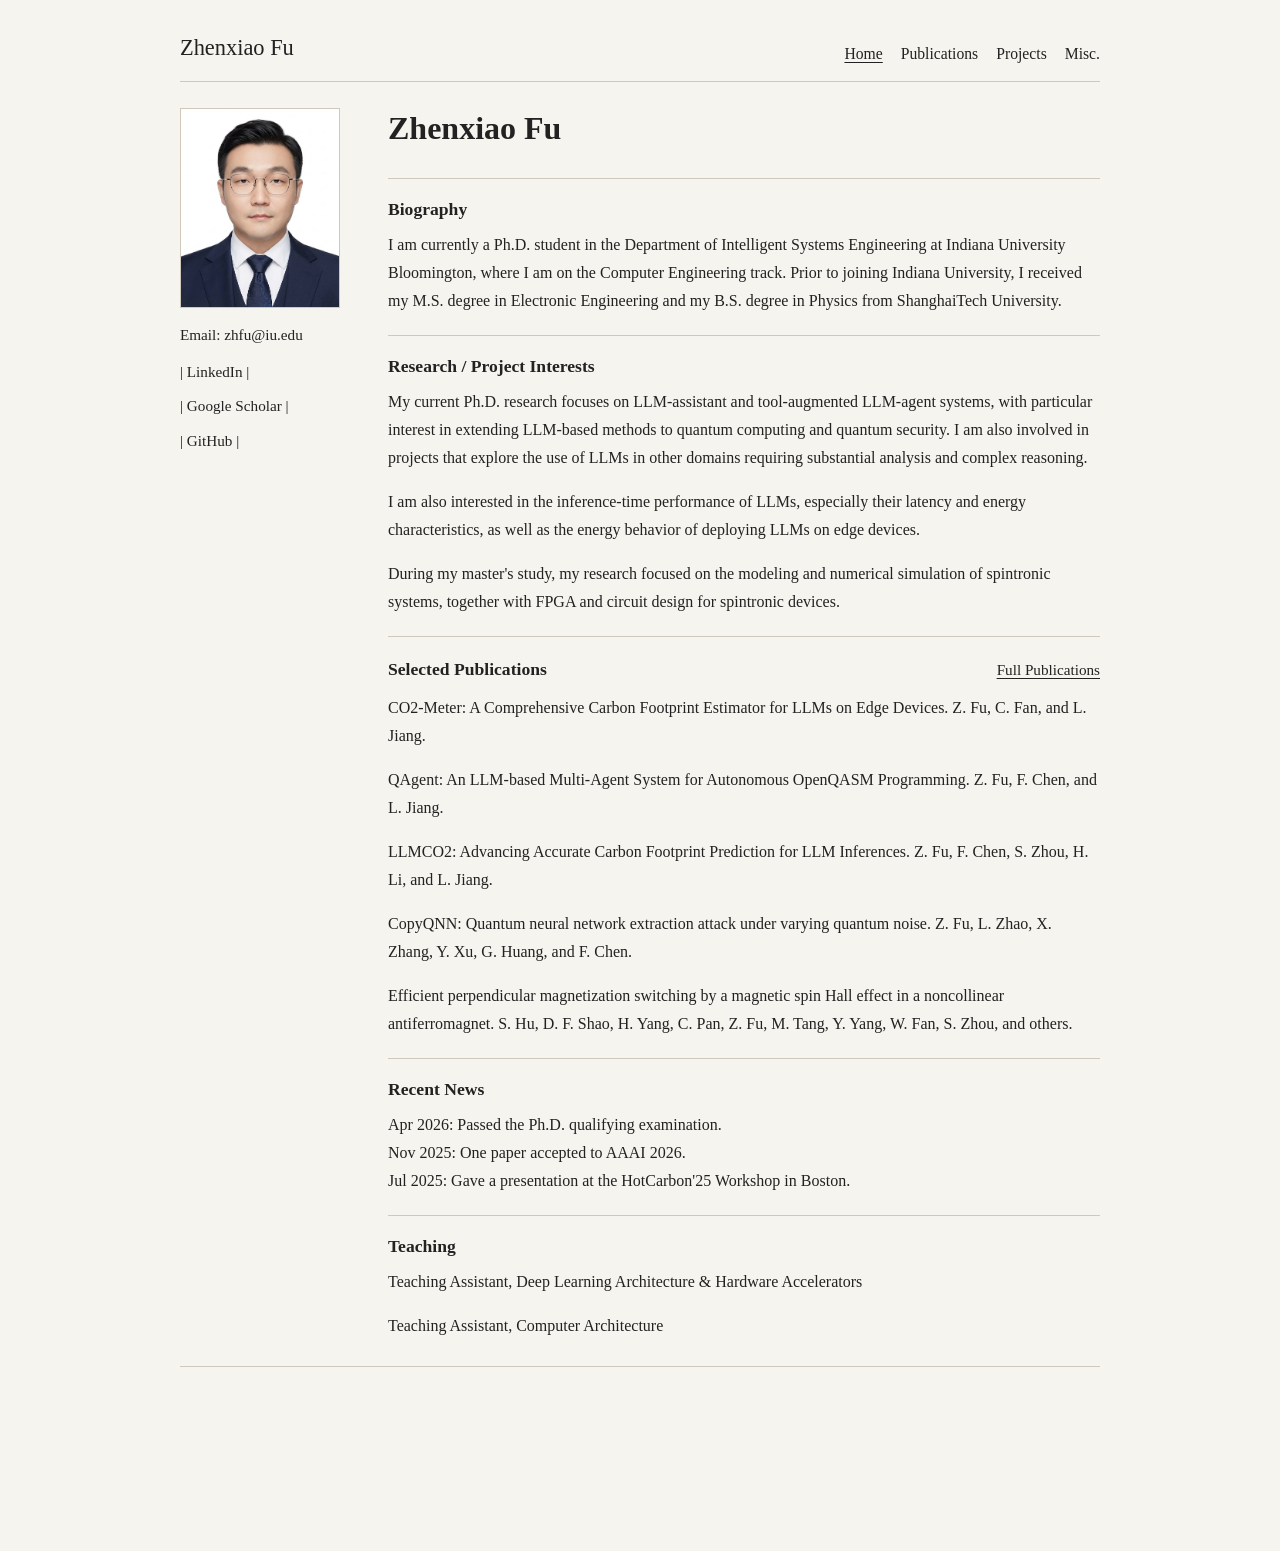
==== index.html @ 82257968 "update style" ====
<!DOCTYPE html>
<html lang="en">
  <head>
    <meta charset="UTF-8" />
    <meta name="viewport" content="width=device-width, initial-scale=1.0" />
    <title>Zhenxiao Fu</title>
    <meta
      name="description"
      content="Minimal academic personal homepage."
    />
    <link rel="stylesheet" href="styles.css" />
  </head>
  <body>
    <div class="site">
      <header class="site-header">
        <a class="site-title" href="index.html">Zhenxiao Fu</a>
        <nav class="site-nav" aria-label="Primary">
          <a href="index.html" aria-current="page">Home</a>
          <a href="publications.html">Publications</a>
          <a href="projects.html">Projects</a>
          <a href="misc.html">Misc.</a>
        </nav>
      </header>

      <main class="section">
        <div class="home-grid">
          <aside class="photo-column">
            <img
              class="profile-photo"
              src="figs/不神秘5.jpeg"
              alt="Portrait of Zhenxiao Fu"
            />
            <div class="profile-links">
              <p class="profile-email">Email: zhfu@iu.edu</p>
              <a
                href="https://www.linkedin.com/in/zhenxiao-fu-451113296/"
                class="profile-link-pill"
                target="_blank"
                rel="noopener noreferrer"
              >LinkedIn</a>
              <a
                href="https://scholar.google.com/citations?user=4xBmO2kAAAAJ&hl=en"
                class="profile-link-pill"
                target="_blank"
                rel="noopener noreferrer"
              >Google Scholar</a>
              <a
                href="https://github.com/fuzhenxiao/"
                class="profile-link-pill"
                target="_blank"
                rel="noopener noreferrer"
              >GitHub</a>
            </div>
          </aside>

          <div class="content-column">
            <section class="text-block">
              <h1>Zhenxiao Fu</h1>
            </section>

            <section class="text-block">
              <h2>Biography</h2>
              <p>
                I am currently a Ph.D. student in the Department of Intelligent
                Systems Engineering at Indiana University Bloomington, where I
                am on the Computer Engineering track. Prior to joining Indiana
                University, I received my M.S. degree in Electronic Engineering
                and my B.S. degree in Physics from ShanghaiTech University.
              </p>
            </section>

            <section class="text-block">
              <h2>Research / Project Interests</h2>
              <p>
                My current Ph.D. research focuses on LLM-assistant and
                tool-augmented LLM-agent systems, with particular interest in
                extending LLM-based methods to quantum computing and quantum
                security. I am also involved in projects that explore the use of
                LLMs in other domains requiring substantial analysis and complex
                reasoning.
              </p>
              <p class="spaced-paragraph">
                I am also interested in the inference-time performance of LLMs,
                especially their latency and energy characteristics, as well as
                the energy behavior of deploying LLMs on edge devices.
              </p>
              <p class="spaced-paragraph">
                During my master's study, my research focused on the modeling
                and numerical simulation of spintronic systems, together with
                FPGA and circuit design for spintronic devices.
              </p>
            </section>

            <section class="text-block">
              <div class="section-heading">
                <h2>Selected Publications</h2>
                <a href="publications.html">Full Publications</a>
              </div>
              <p>
                CO2-Meter: A Comprehensive Carbon Footprint Estimator for LLMs on Edge Devices.
                Z. Fu, C. Fan, and L. Jiang.
              </p>
              <p class="spaced-paragraph">
                QAgent: An LLM-based Multi-Agent System for Autonomous OpenQASM Programming.
                Z. Fu, F. Chen, and L. Jiang.
              </p>
              <p class="spaced-paragraph">
                LLMCO2: Advancing Accurate Carbon Footprint Prediction for LLM Inferences.
                Z. Fu, F. Chen, S. Zhou, H. Li, and L. Jiang.
              </p>
              <p class="spaced-paragraph">
                CopyQNN: Quantum neural network extraction attack under varying quantum noise.
                Z. Fu, L. Zhao, X. Zhang, Y. Xu, G. Huang, and F. Chen.
              </p>
              <p class="spaced-paragraph">
                Efficient perpendicular magnetization switching by a magnetic spin Hall effect in a noncollinear antiferromagnet.
                S. Hu, D. F. Shao, H. Yang, C. Pan, Z. Fu, M. Tang, Y. Yang, W. Fan, S. Zhou, and others.
              </p>
            </section>

            <section class="text-block">
              <h2>Recent News</h2>
              <p>
                Apr 2026: Passed the Ph.D. qualifying examination.<br />
                Nov 2025: One paper accepted to AAAI 2026.<br />
                Jul 2025: Gave a presentation at the HotCarbon'25 Workshop in Boston.
              </p>
            </section>

            <section class="text-block">
              <h2>Teaching</h2>
              <p>
                Teaching Assistant, Deep Learning Architecture &amp; Hardware Accelerators
              </p>
              <p class="spaced-paragraph">
                Teaching Assistant, Computer Architecture
              </p>
            </section>
          </div>
        </div>
      </main>

      <div class="visitor-map">
        <div class="visitor-map-scale">
          <script
            type="text/javascript"
            id="mapmyvisitors"
            src="//mapmyvisitors.com/map.js?d=ItuX2UWrCDch59rBP22GbxZXMTJtLNoC8rT4IF0FkDU&cl=ffffff&w=a"
          ></script>
        </div>
      </div>
    </div>
  </body>
</html>
---- styles.css ----
:root {
  --bg: #f6f4ef;
  --text: #222222;
  --muted: #666666;
  --line: #cfc8bb;
}

* {
  box-sizing: border-box;
}

html {
  scroll-behavior: smooth;
}

body {
  margin: 0;
  background: var(--bg);
  color: var(--text);
  font-family: Georgia, "Times New Roman", serif;
  line-height: 1.75;
}

a {
  color: inherit;
  text-decoration: none;
}

a:hover {
  text-decoration: underline;
}

.site {
  width: min(920px, calc(100% - 32px));
  margin: 0 auto;
  padding: 28px 0 56px;
}

.site-header {
  display: flex;
  justify-content: space-between;
  align-items: end;
  gap: 20px;
  padding-bottom: 14px;
  border-bottom: 1px solid var(--line);
}

.site-title {
  font-size: 1.4rem;
  color: inherit;
}

.site-nav {
  display: flex;
  gap: 18px;
  font-size: 0.98rem;
}

.site-nav a[aria-current="page"] {
  text-decoration: underline;
  text-underline-offset: 0.18em;
}

.section {
  padding: 26px 0;
  border-bottom: 1px solid var(--line);
}

.home-grid {
  display: grid;
  grid-template-columns: 180px 1fr;
  gap: 28px;
  align-items: start;
}

.photo-column {
  position: sticky;
  top: 24px;
}

.profile-photo {
  width: 160px;
  aspect-ratio: 4 / 5;
  border: 1px solid var(--line);
  display: block;
  object-fit: cover;
  background: #ebe6dc;
}

.profile-links {
  display: grid;
  gap: 8px;
  width: 160px;
  margin-top: 14px;
  font-size: 0.95rem;
}

.profile-email {
  margin: 0 0 2px;
}

.profile-links a {
  display: inline-block;
  width: fit-content;
}

.profile-link-pill::before {
  content: "| ";
}

.profile-link-pill::after {
  content: " |";
}

.title-link-pill::before {
  content: "| ";
}

.title-link-pill::after {
  content: " |";
}

.content-column,
.single-column {
  min-width: 0;
}

.text-block {
  padding-bottom: 20px;
  margin-bottom: 20px;
  border-bottom: 1px solid var(--line);
}

.text-block:last-child {
  padding-bottom: 0;
  margin-bottom: 0;
  border-bottom: 0;
}

.section-heading {
  display: flex;
  justify-content: space-between;
  align-items: baseline;
  gap: 16px;
  margin-bottom: 10px;
}

.section-heading h2 {
  margin-bottom: 0;
}

.section-heading a {
  font-size: 0.95rem;
  text-decoration: underline;
  text-underline-offset: 0.18em;
}

h1,
h2 {
  margin: 0 0 10px;
  font-weight: 600;
  line-height: 1.25;
}

h1 {
  font-size: 2rem;
}

h2 {
  font-size: 1.1rem;
}

p {
  margin: 0;
}

.lead {
  color: var(--muted);
  margin-bottom: 12px;
}

.single-column p + p {
  margin-top: 16px;
}

.spaced-paragraph {
  margin-top: 16px;
}

.publication-entry + .publication-entry {
  margin-top: 18px;
}

.misc-quote {
  margin-top: 28px;
  text-align: right;
  color: var(--muted);
  font-size: 0.78rem;
  opacity: 0.78;
}

.visitor-map {
  display: flex;
  justify-content: flex-end;
  margin-top: 18px;
}

.visitor-map-scale {
  width: 180px;
  height: 110px;
  overflow: hidden;
  transform: scale(0.34);
  transform-origin: top right;
}

@media (max-width: 700px) {
  .site-header,
  .home-grid {
    display: block;
  }

  .site-nav {
    margin-top: 10px;
    flex-wrap: wrap;
  }

  .photo-column {
    position: static;
    margin-bottom: 22px;
  }

  .profile-photo,
  .profile-links {
    width: 140px;
  }
}
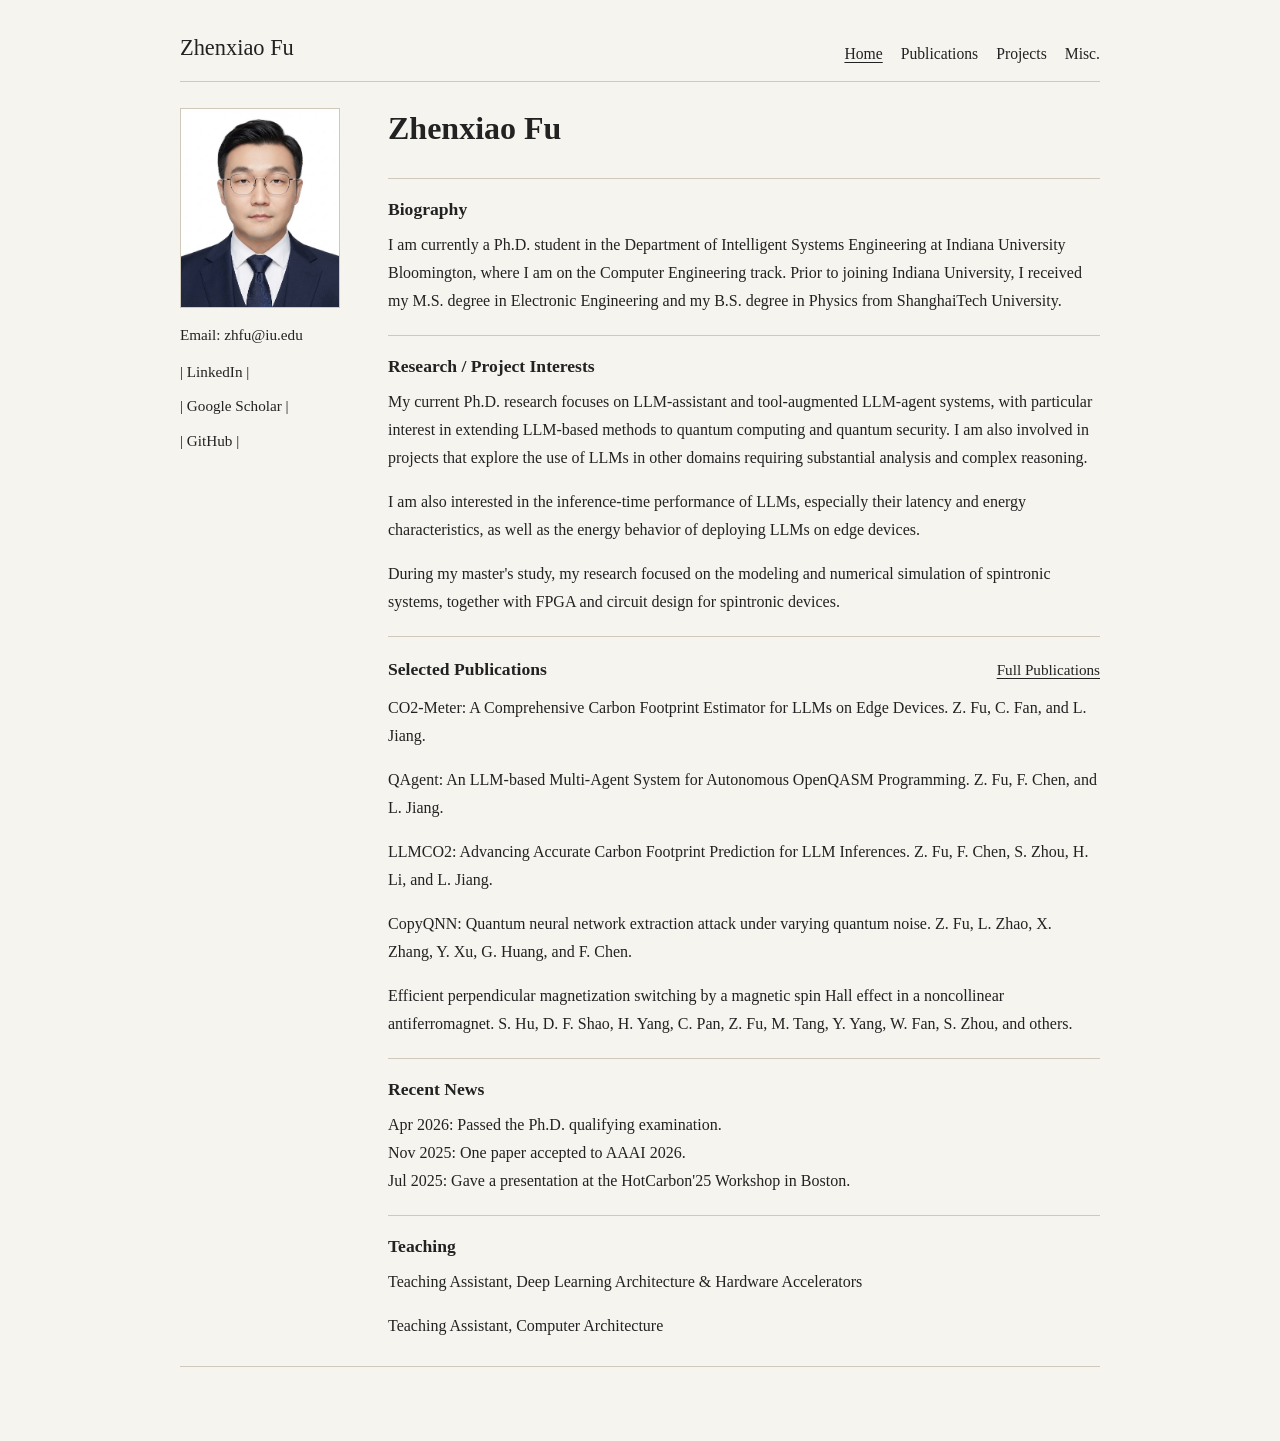
==== commit 29692c63: "Shrink visitor map widget on homepage" ====
--- a/index.html
+++ b/index.html
@@ -141,13 +141,11 @@
       </main>
 
       <div class="visitor-map">
-        <div class="visitor-map-scale">
-          <script
-            type="text/javascript"
-            id="mapmyvisitors"
-            src="//mapmyvisitors.com/map.js?d=ItuX2UWrCDch59rBP22GbxZXMTJtLNoC8rT4IF0FkDU&cl=ffffff&w=a"
-          ></script>
-        </div>
+        <script
+          type="text/javascript"
+          id="mapmyvisitors"
+          src="//mapmyvisitors.com/map.js?d=ItuX2UWrCDch59rBP22GbxZXMTJtLNoC8rT4IF0FkDU&cl=ffffff&w=150"
+        ></script>
       </div>
     </div>
   </body>
--- a/styles.css
+++ b/styles.css
@@ -203,14 +203,7 @@
   display: flex;
   justify-content: flex-end;
   margin-top: 18px;
-}
-
-.visitor-map-scale {
-  width: 180px;
-  height: 110px;
   overflow: hidden;
-  transform: scale(0.34);
-  transform-origin: top right;
 }
 
 @media (max-width: 700px) {
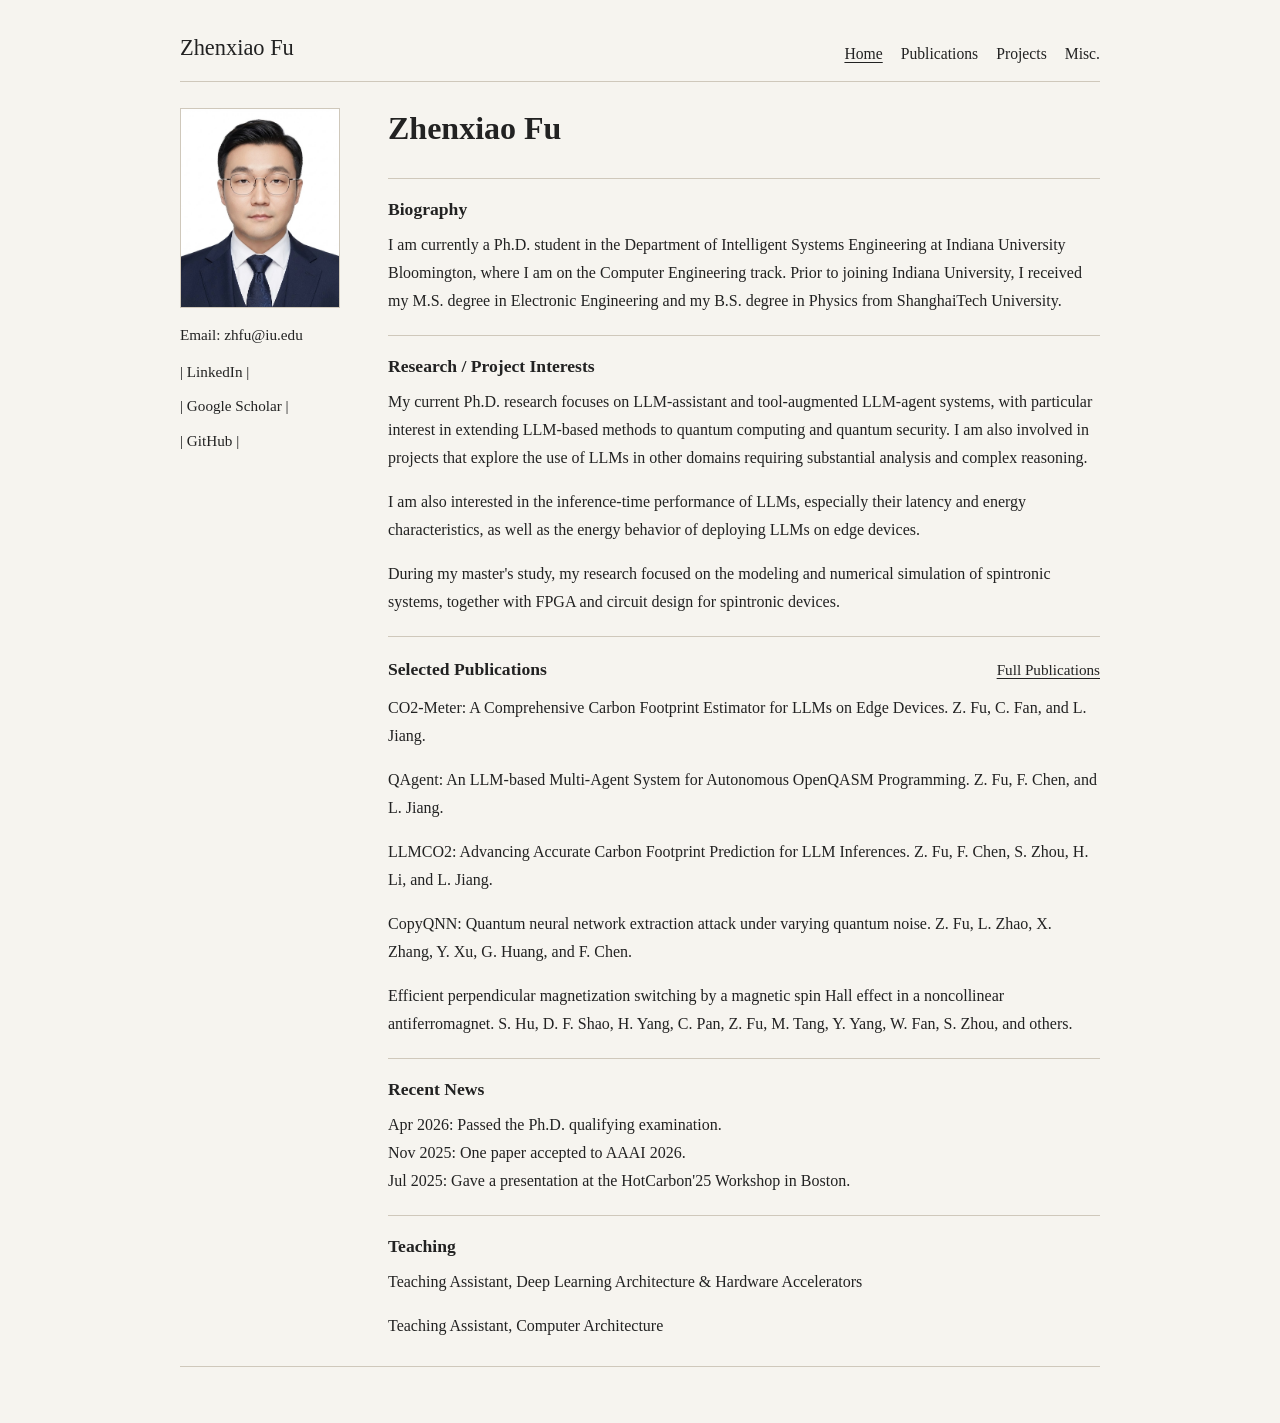
==== commit 91ffe8da: "Update index.html" ====
--- a/index.html
+++ b/index.html
@@ -140,6 +140,7 @@
         </div>
       </main>
 
+      <!--
       <div class="visitor-map">
         <script
           type="text/javascript"
@@ -147,6 +148,7 @@
           src="//mapmyvisitors.com/map.js?d=ItuX2UWrCDch59rBP22GbxZXMTJtLNoC8rT4IF0FkDU&cl=ffffff&w=150"
         ></script>
       </div>
+      -->
     </div>
   </body>
 </html>
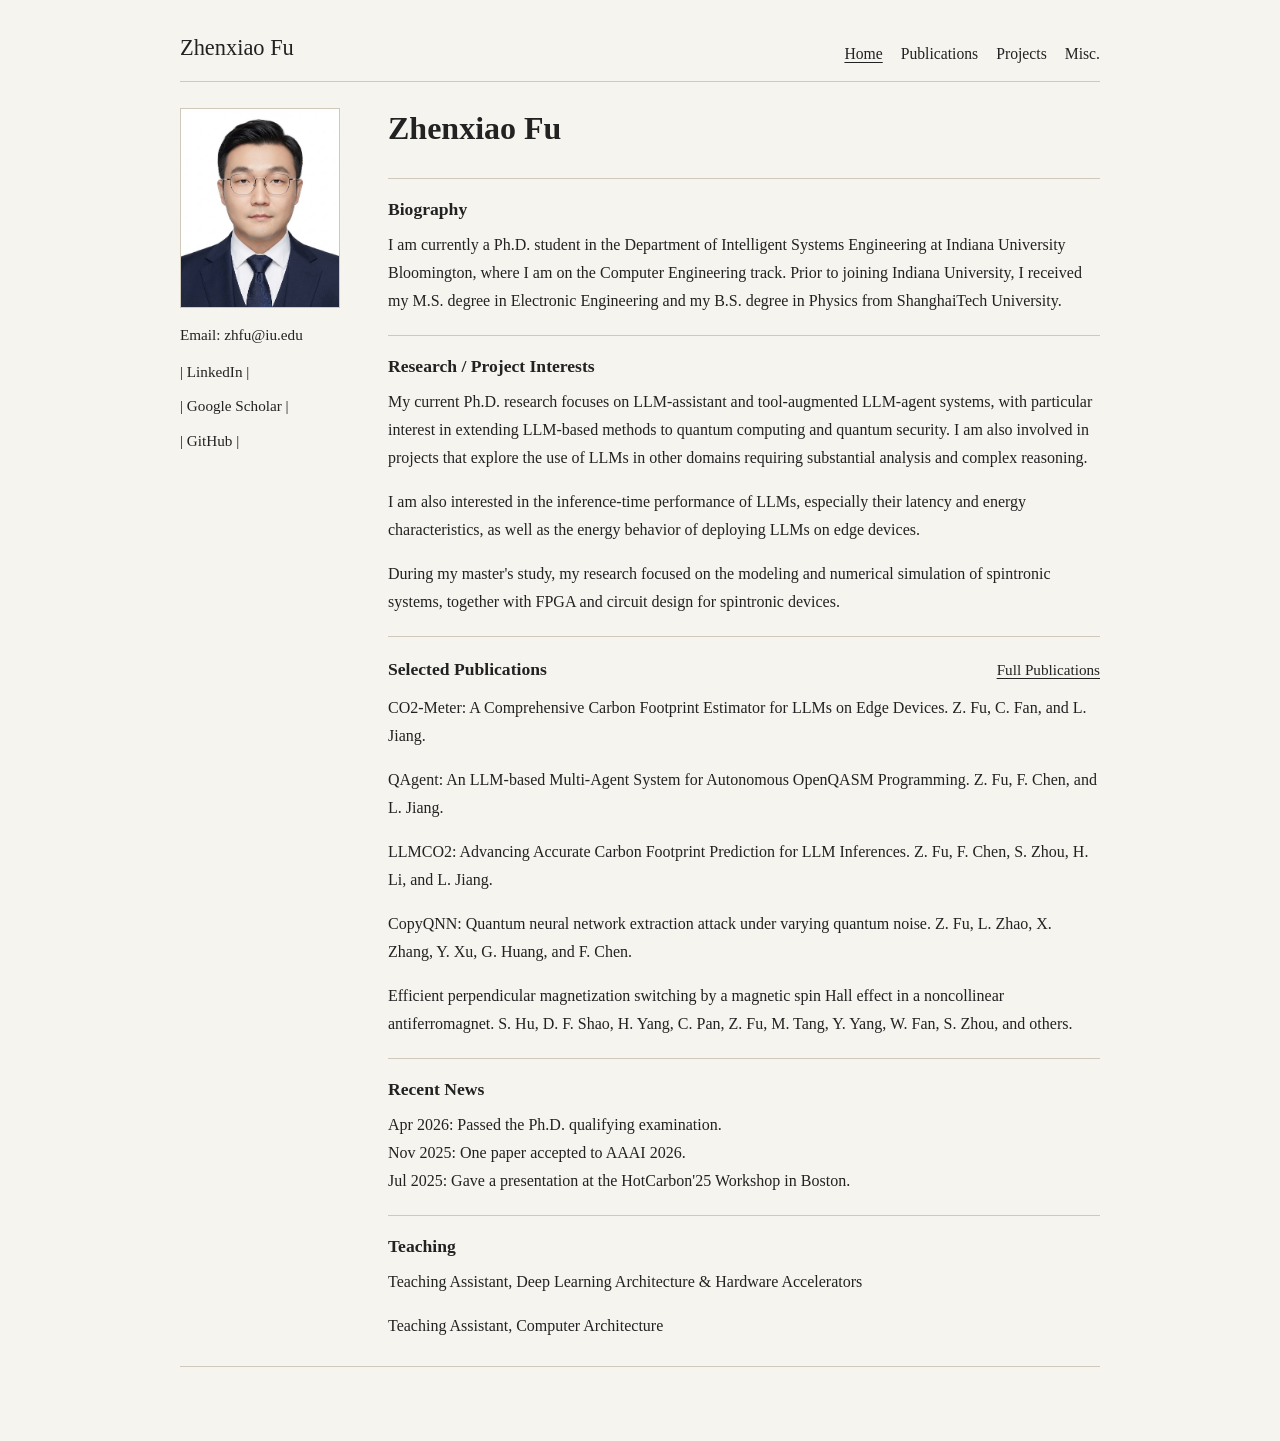
==== commit d012bca6: "visitor-map update" ====
--- a/index.html
+++ b/index.html
@@ -140,15 +140,15 @@
         </div>
       </main>
 
-      <!--
+
       <div class="visitor-map">
         <script
           type="text/javascript"
           id="mapmyvisitors"
-          src="//mapmyvisitors.com/map.js?d=ItuX2UWrCDch59rBP22GbxZXMTJtLNoC8rT4IF0FkDU&cl=ffffff&w=150"
+          src="//mapmyvisitors.com/map.js?d=ItuX2UWrCDch59rBP22GbxZXMTJtLNoC8rT4IF0FkDU&cl=ffffff&w=160"
         ></script>
       </div>
-      -->
+
     </div>
   </body>
 </html>
--- a/styles.css
+++ b/styles.css
@@ -201,9 +201,17 @@
 
 .visitor-map {
   display: flex;
-  justify-content: flex-end;
-  margin-top: 18px;
+  justify-content: center;
+  width: 160px;
+  max-width: 100%;
+  margin: 18px auto 0;
   overflow: hidden;
+}
+
+.visitor-map img,
+.visitor-map iframe {
+  display: block;
+  max-width: 100%;
 }
 
 @media (max-width: 700px) {
@@ -223,7 +231,8 @@
   }
 
   .profile-photo,
-  .profile-links {
+  .profile-links,
+  .visitor-map {
     width: 140px;
   }
 }
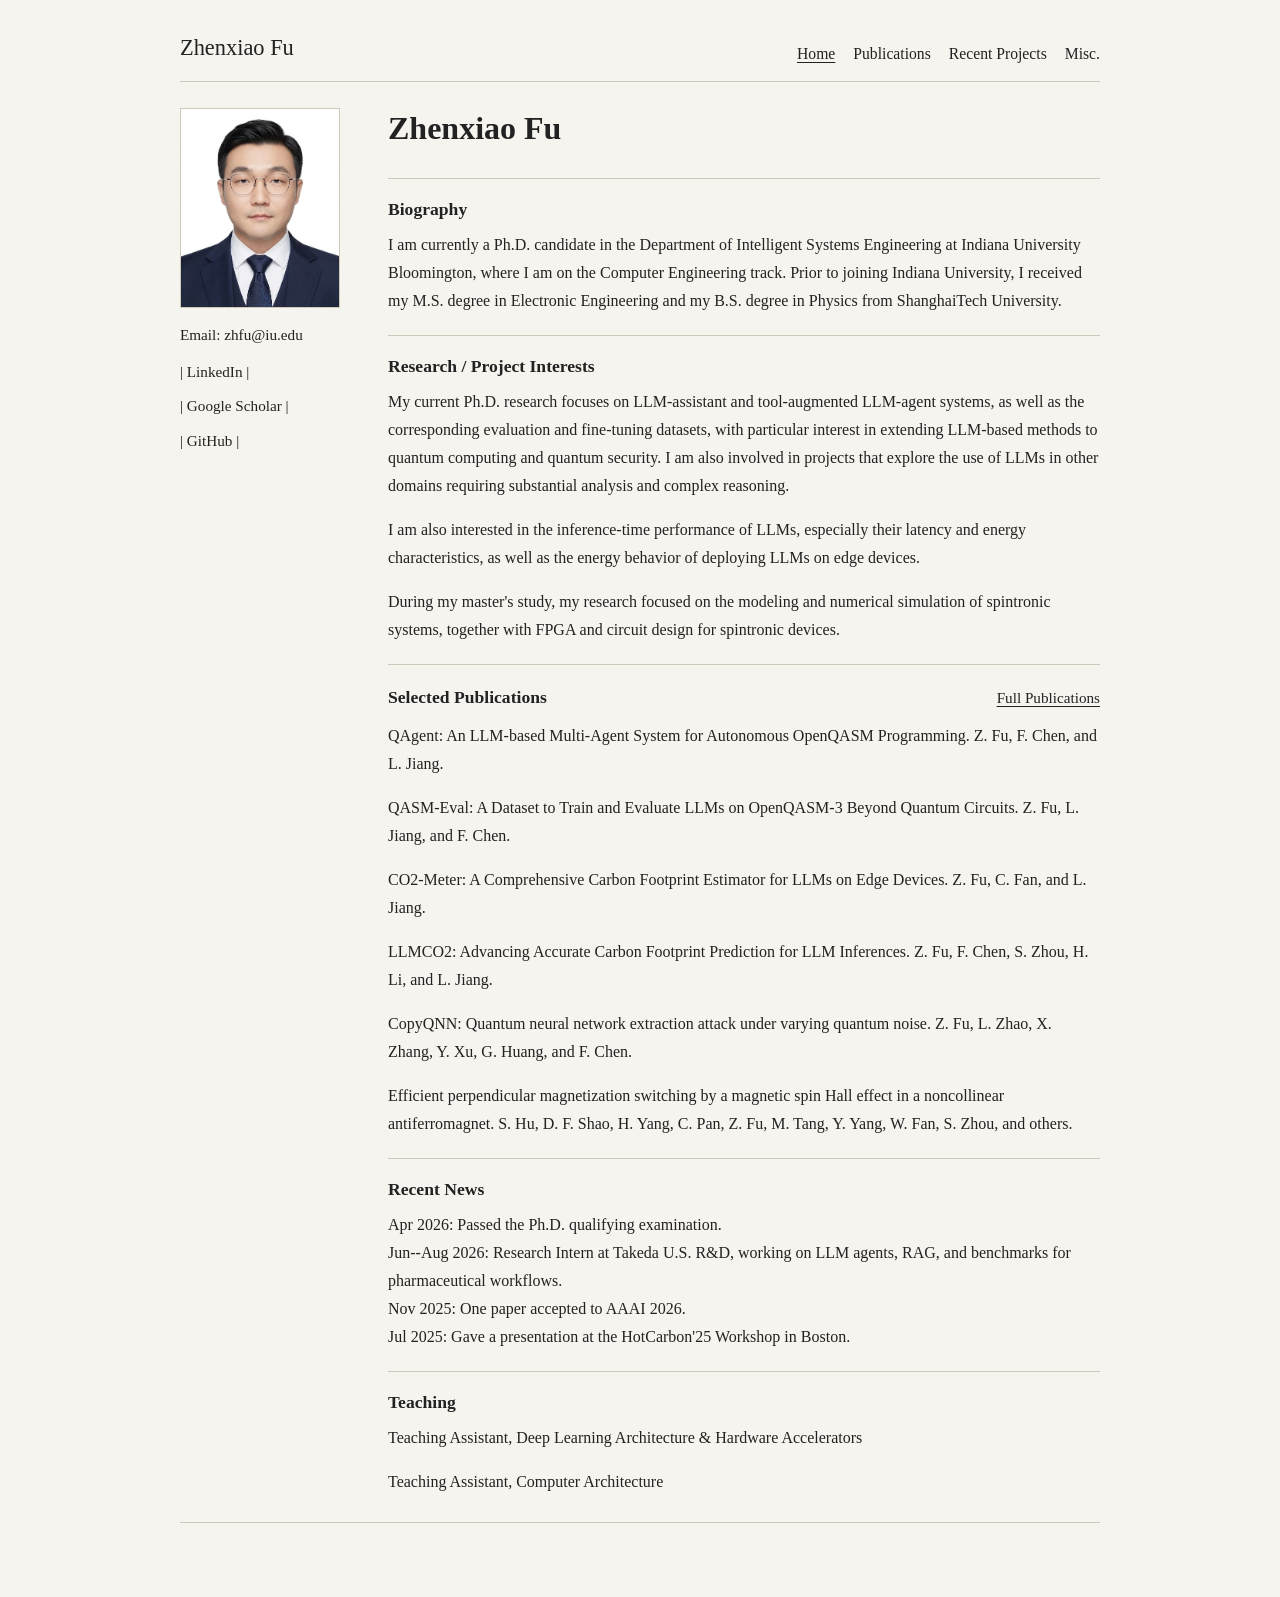
==== commit ddc9780c: "update" ====
--- a/index.html
+++ b/index.html
@@ -17,7 +17,7 @@
         <nav class="site-nav" aria-label="Primary">
           <a href="index.html" aria-current="page">Home</a>
           <a href="publications.html">Publications</a>
-          <a href="projects.html">Projects</a>
+          <a href="projects.html">Recent Projects</a>
           <a href="misc.html">Misc.</a>
         </nav>
       </header>
@@ -61,7 +61,7 @@
             <section class="text-block">
               <h2>Biography</h2>
               <p>
-                I am currently a Ph.D. student in the Department of Intelligent
+                I am currently a Ph.D. candidate in the Department of Intelligent
                 Systems Engineering at Indiana University Bloomington, where I
                 am on the Computer Engineering track. Prior to joining Indiana
                 University, I received my M.S. degree in Electronic Engineering
@@ -73,7 +73,8 @@
               <h2>Research / Project Interests</h2>
               <p>
                 My current Ph.D. research focuses on LLM-assistant and
-                tool-augmented LLM-agent systems, with particular interest in
+                tool-augmented LLM-agent systems, as well as the corresponding
+                evaluation and fine-tuning datasets, with particular interest in
                 extending LLM-based methods to quantum computing and quantum
                 security. I am also involved in projects that explore the use of
                 LLMs in other domains requiring substantial analysis and complex
@@ -97,12 +98,16 @@
                 <a href="publications.html">Full Publications</a>
               </div>
               <p>
+                QAgent: An LLM-based Multi-Agent System for Autonomous OpenQASM Programming.
+                Z. Fu, F. Chen, and L. Jiang.
+              </p>
+              <p class="spaced-paragraph">
+                QASM-Eval: A Dataset to Train and Evaluate LLMs on OpenQASM-3 Beyond Quantum Circuits.
+                Z. Fu, L. Jiang, and F. Chen.
+              </p>
+              <p class="spaced-paragraph">
                 CO2-Meter: A Comprehensive Carbon Footprint Estimator for LLMs on Edge Devices.
                 Z. Fu, C. Fan, and L. Jiang.
-              </p>
-              <p class="spaced-paragraph">
-                QAgent: An LLM-based Multi-Agent System for Autonomous OpenQASM Programming.
-                Z. Fu, F. Chen, and L. Jiang.
               </p>
               <p class="spaced-paragraph">
                 LLMCO2: Advancing Accurate Carbon Footprint Prediction for LLM Inferences.
@@ -122,6 +127,7 @@
               <h2>Recent News</h2>
               <p>
                 Apr 2026: Passed the Ph.D. qualifying examination.<br />
+                Jun--Aug 2026: Research Intern at Takeda U.S. R&amp;D, working on LLM agents, RAG, and benchmarks for pharmaceutical workflows.<br />
                 Nov 2025: One paper accepted to AAAI 2026.<br />
                 Jul 2025: Gave a presentation at the HotCarbon'25 Workshop in Boston.
               </p>
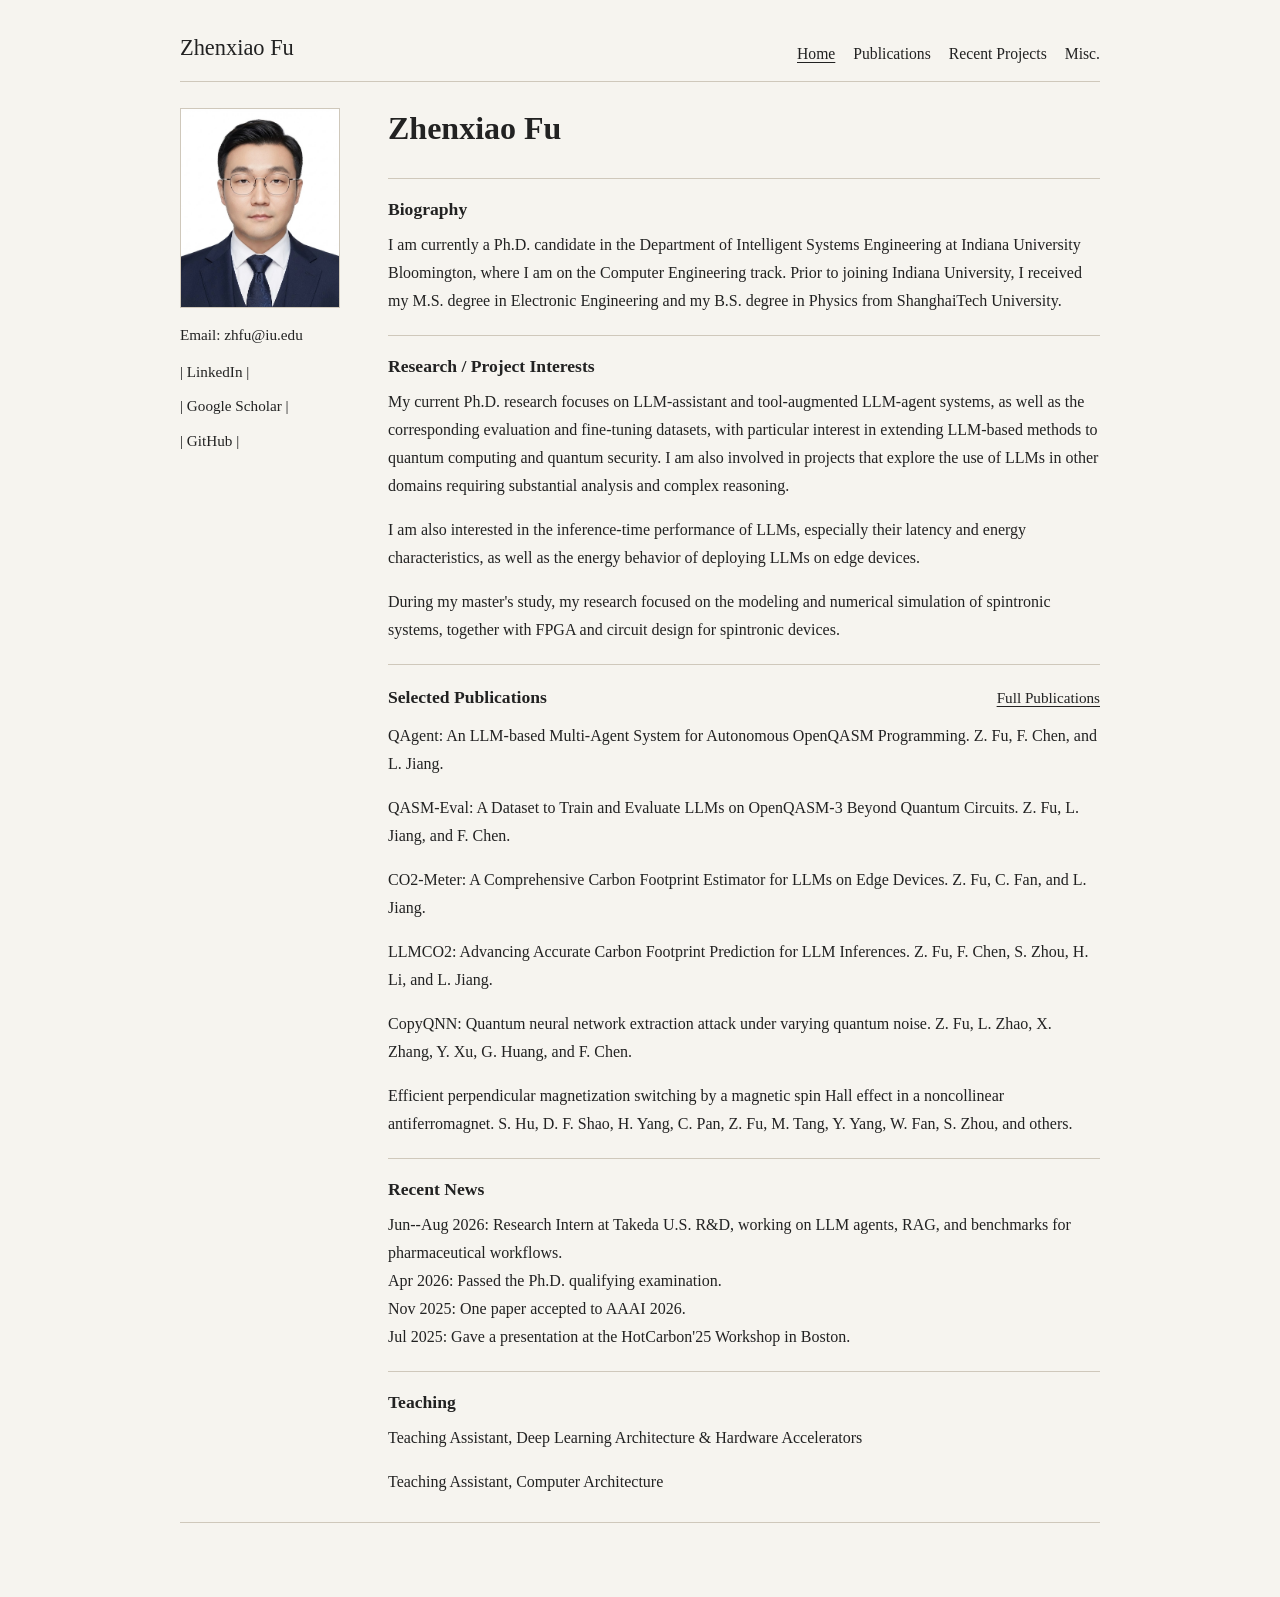
==== commit f3e2cef9: "update details" ====
--- a/index.html
+++ b/index.html
@@ -126,8 +126,8 @@
             <section class="text-block">
               <h2>Recent News</h2>
               <p>
+                Jun--Aug 2026: Research Intern at Takeda U.S. R&amp;D, working on LLM agents, RAG, and benchmarks for pharmaceutical workflows.<br />
                 Apr 2026: Passed the Ph.D. qualifying examination.<br />
-                Jun--Aug 2026: Research Intern at Takeda U.S. R&amp;D, working on LLM agents, RAG, and benchmarks for pharmaceutical workflows.<br />
                 Nov 2025: One paper accepted to AAAI 2026.<br />
                 Jul 2025: Gave a presentation at the HotCarbon'25 Workshop in Boston.
               </p>
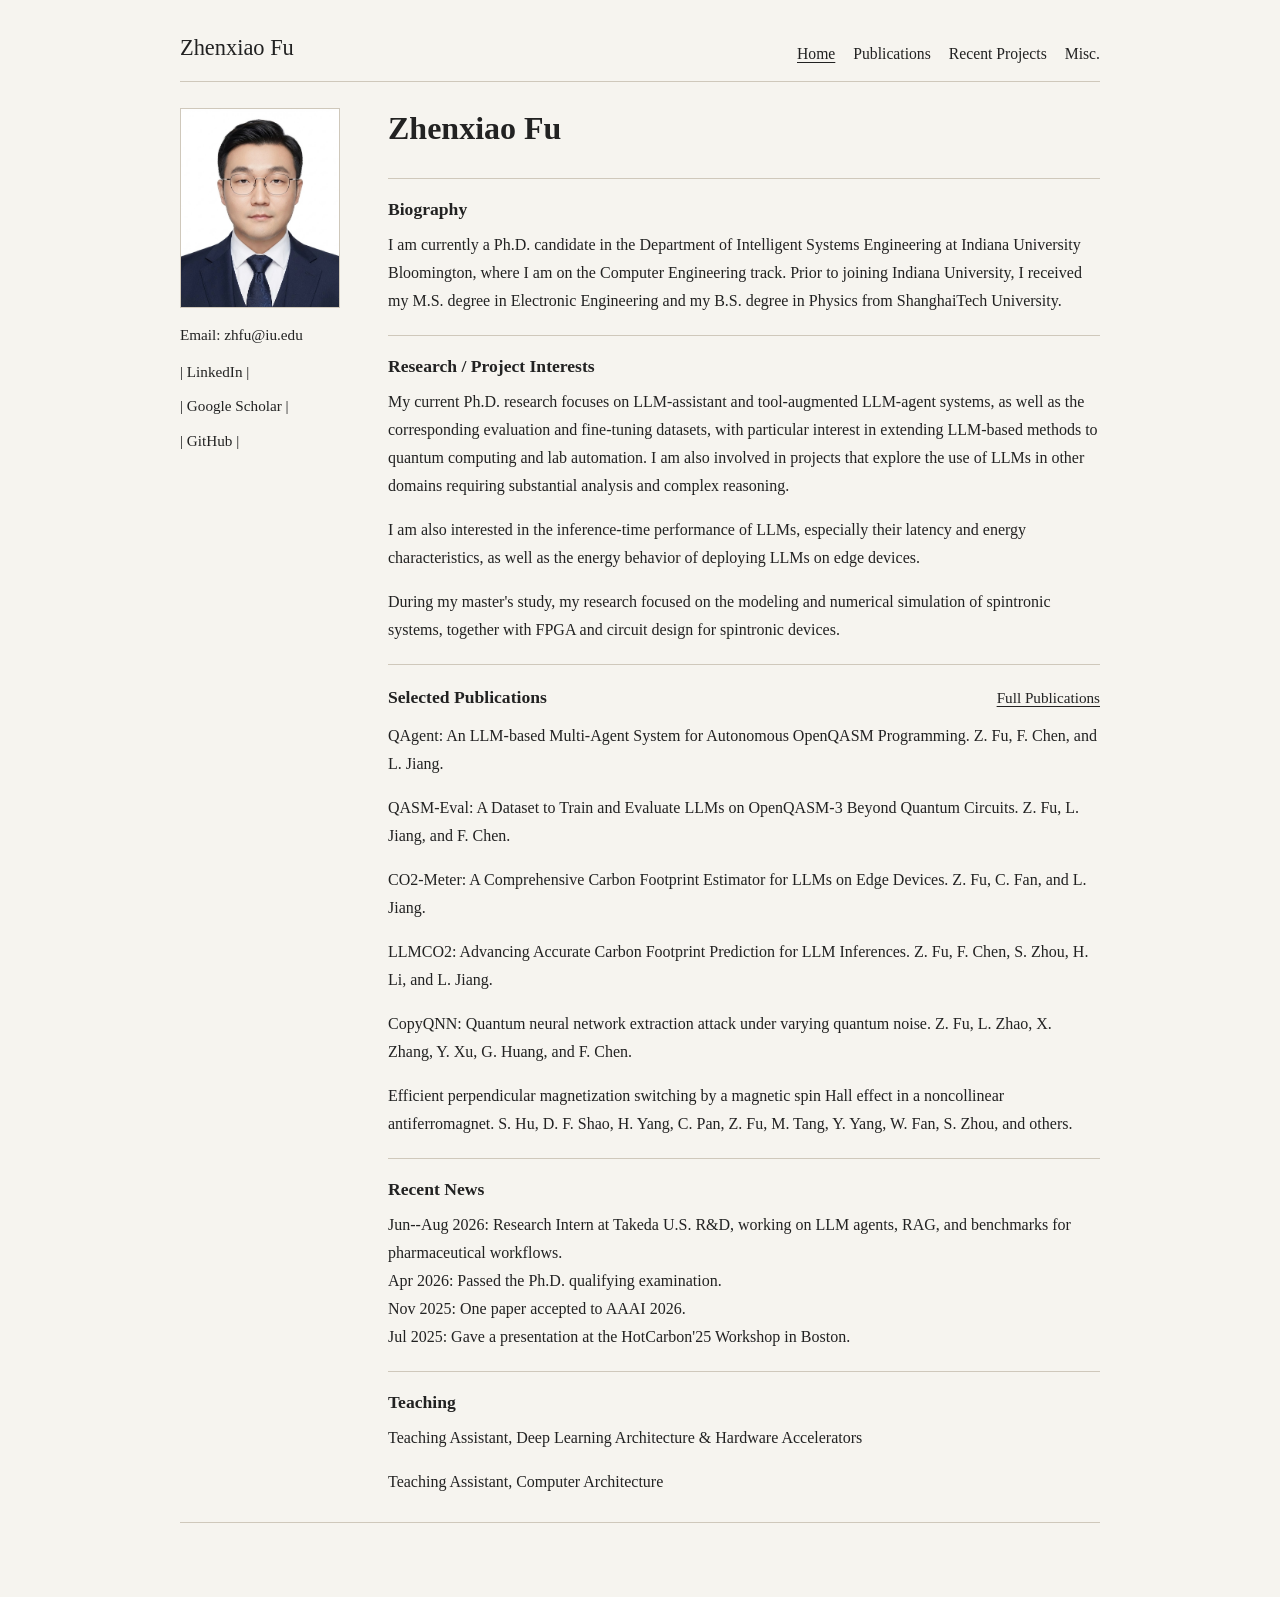
==== commit 6068aff1: "Update index.html" ====
--- a/index.html
+++ b/index.html
@@ -75,8 +75,8 @@
                 My current Ph.D. research focuses on LLM-assistant and
                 tool-augmented LLM-agent systems, as well as the corresponding
                 evaluation and fine-tuning datasets, with particular interest in
-                extending LLM-based methods to quantum computing and quantum
-                security. I am also involved in projects that explore the use of
+                extending LLM-based methods to quantum computing and lab
+                automation. I am also involved in projects that explore the use of
                 LLMs in other domains requiring substantial analysis and complex
                 reasoning.
               </p>
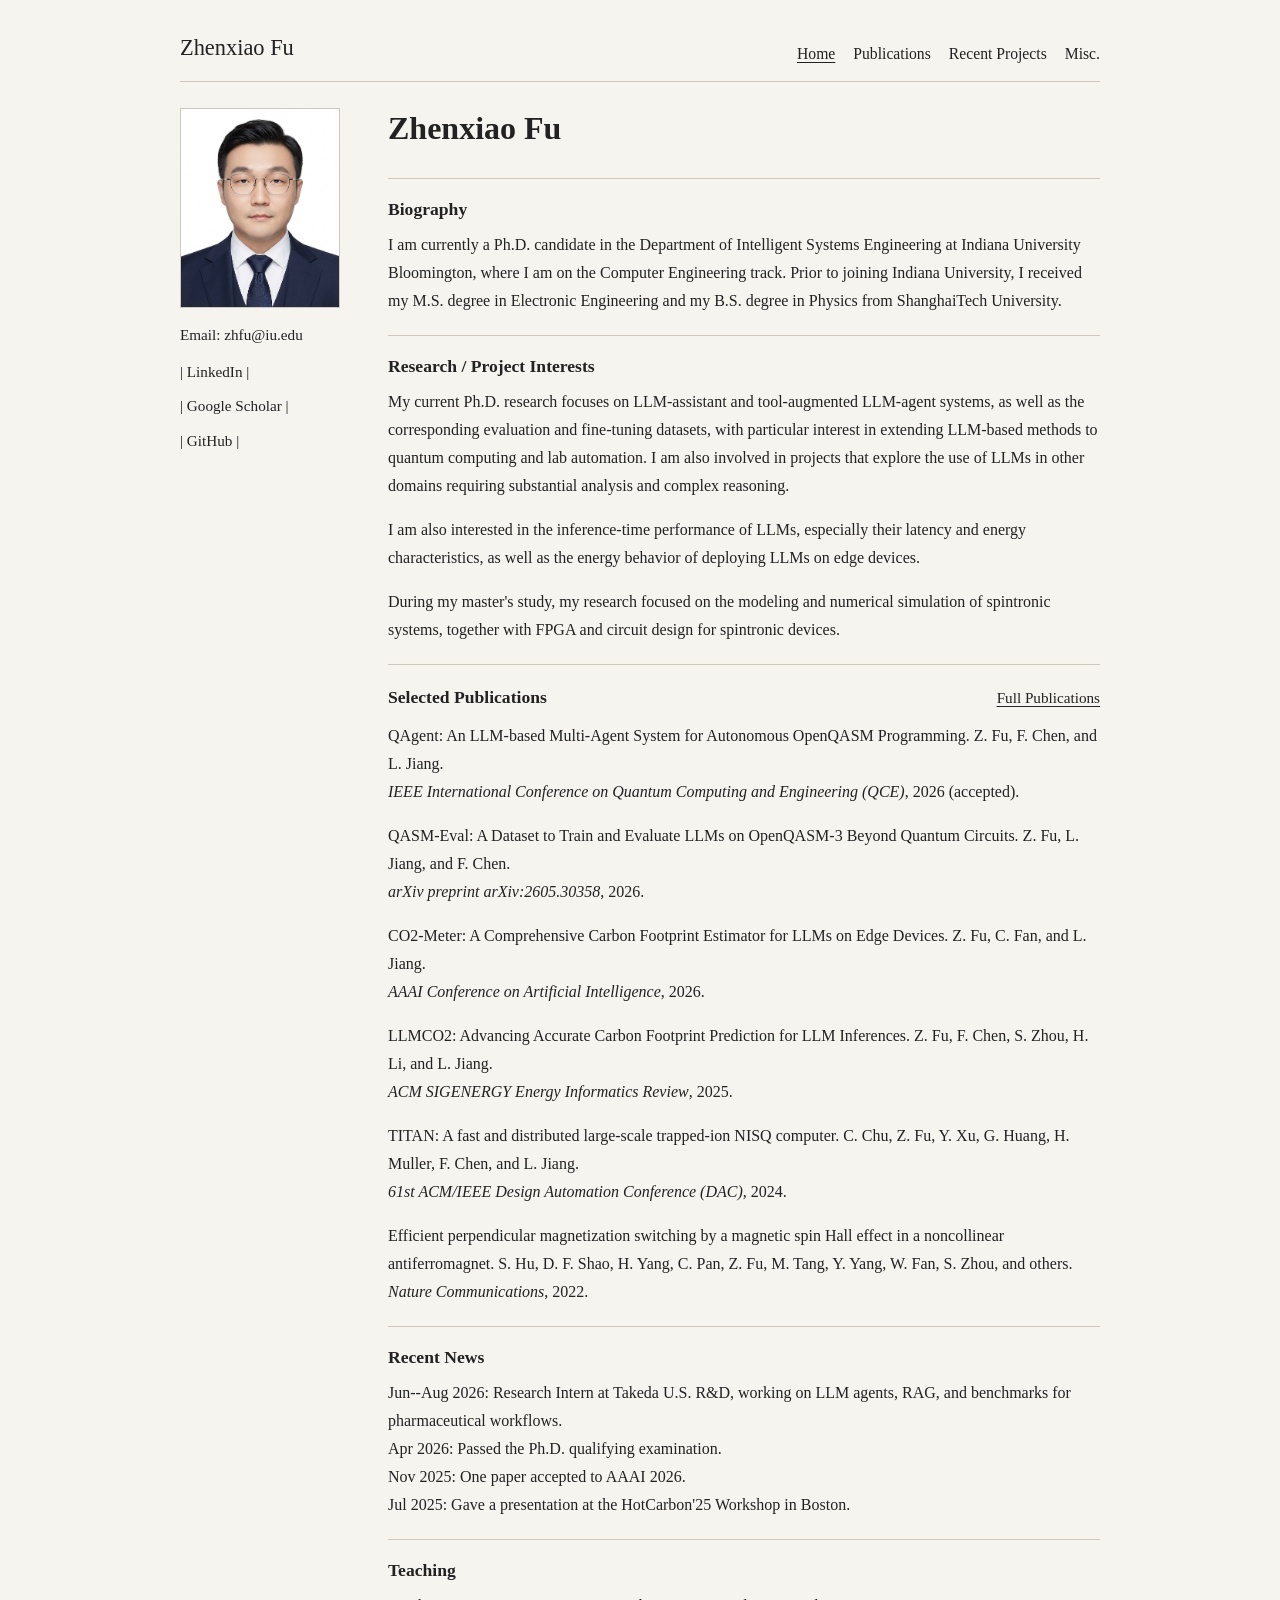
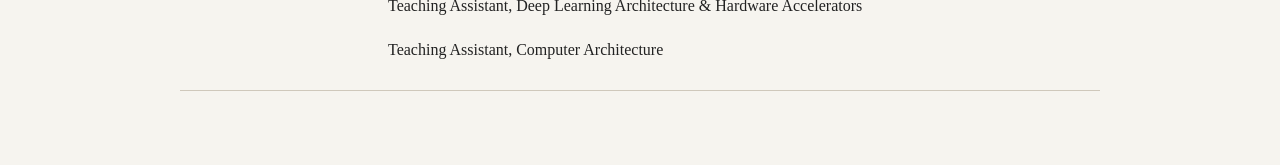
==== commit 464634b0: "update" ====
--- a/index.html
+++ b/index.html
@@ -99,27 +99,33 @@
               </div>
               <p>
                 QAgent: An LLM-based Multi-Agent System for Autonomous OpenQASM Programming.
-                Z. Fu, F. Chen, and L. Jiang.
+                Z. Fu, F. Chen, and L. Jiang.<br />
+                <em>IEEE International Conference on Quantum Computing and Engineering (QCE)</em>, 2026 (accepted).
               </p>
               <p class="spaced-paragraph">
                 QASM-Eval: A Dataset to Train and Evaluate LLMs on OpenQASM-3 Beyond Quantum Circuits.
-                Z. Fu, L. Jiang, and F. Chen.
+                Z. Fu, L. Jiang, and F. Chen.<br />
+                <em>arXiv preprint arXiv:2605.30358</em>, 2026.
               </p>
               <p class="spaced-paragraph">
                 CO2-Meter: A Comprehensive Carbon Footprint Estimator for LLMs on Edge Devices.
-                Z. Fu, C. Fan, and L. Jiang.
+                Z. Fu, C. Fan, and L. Jiang.<br />
+                <em>AAAI Conference on Artificial Intelligence</em>, 2026.
               </p>
               <p class="spaced-paragraph">
                 LLMCO2: Advancing Accurate Carbon Footprint Prediction for LLM Inferences.
-                Z. Fu, F. Chen, S. Zhou, H. Li, and L. Jiang.
+                Z. Fu, F. Chen, S. Zhou, H. Li, and L. Jiang.<br />
+                <em>ACM SIGENERGY Energy Informatics Review</em>, 2025.
               </p>
               <p class="spaced-paragraph">
-                CopyQNN: Quantum neural network extraction attack under varying quantum noise.
-                Z. Fu, L. Zhao, X. Zhang, Y. Xu, G. Huang, and F. Chen.
+                TITAN: A fast and distributed large-scale trapped-ion NISQ computer.
+                C. Chu, Z. Fu, Y. Xu, G. Huang, H. Muller, F. Chen, and L. Jiang.<br />
+                <em>61st ACM/IEEE Design Automation Conference (DAC)</em>, 2024.
               </p>
               <p class="spaced-paragraph">
                 Efficient perpendicular magnetization switching by a magnetic spin Hall effect in a noncollinear antiferromagnet.
-                S. Hu, D. F. Shao, H. Yang, C. Pan, Z. Fu, M. Tang, Y. Yang, W. Fan, S. Zhou, and others.
+                S. Hu, D. F. Shao, H. Yang, C. Pan, Z. Fu, M. Tang, Y. Yang, W. Fan, S. Zhou, and others.<br />
+                <em>Nature Communications</em>, 2022.
               </p>
             </section>
 
--- a/styles.css
+++ b/styles.css
@@ -191,6 +191,37 @@
   margin-top: 18px;
 }
 
+.project-heading {
+  margin-top: 32px;
+  padding-top: 24px;
+  border-top: 1px solid var(--line);
+}
+
+.single-column h3 {
+  margin: 26px 0 10px;
+  font-size: 1rem;
+}
+
+.readme-table {
+  width: 100%;
+  margin: 14px 0;
+  border-collapse: collapse;
+  font-size: 0.94rem;
+}
+
+.readme-table th,
+.readme-table td {
+  padding: 10px 12px;
+  border: 1px solid var(--line);
+  text-align: left;
+  vertical-align: top;
+}
+
+.readme-table th {
+  font-weight: 600;
+  background: #ebe6dc;
+}
+
 .misc-quote {
   margin-top: 28px;
   text-align: right;
@@ -235,4 +266,12 @@
   .visitor-map {
     width: 140px;
   }
-}
+
+  .readme-table {
+    overflow-x: auto;
+  }
+
+  .readme-table {
+    min-width: 620px;
+  }
+}
